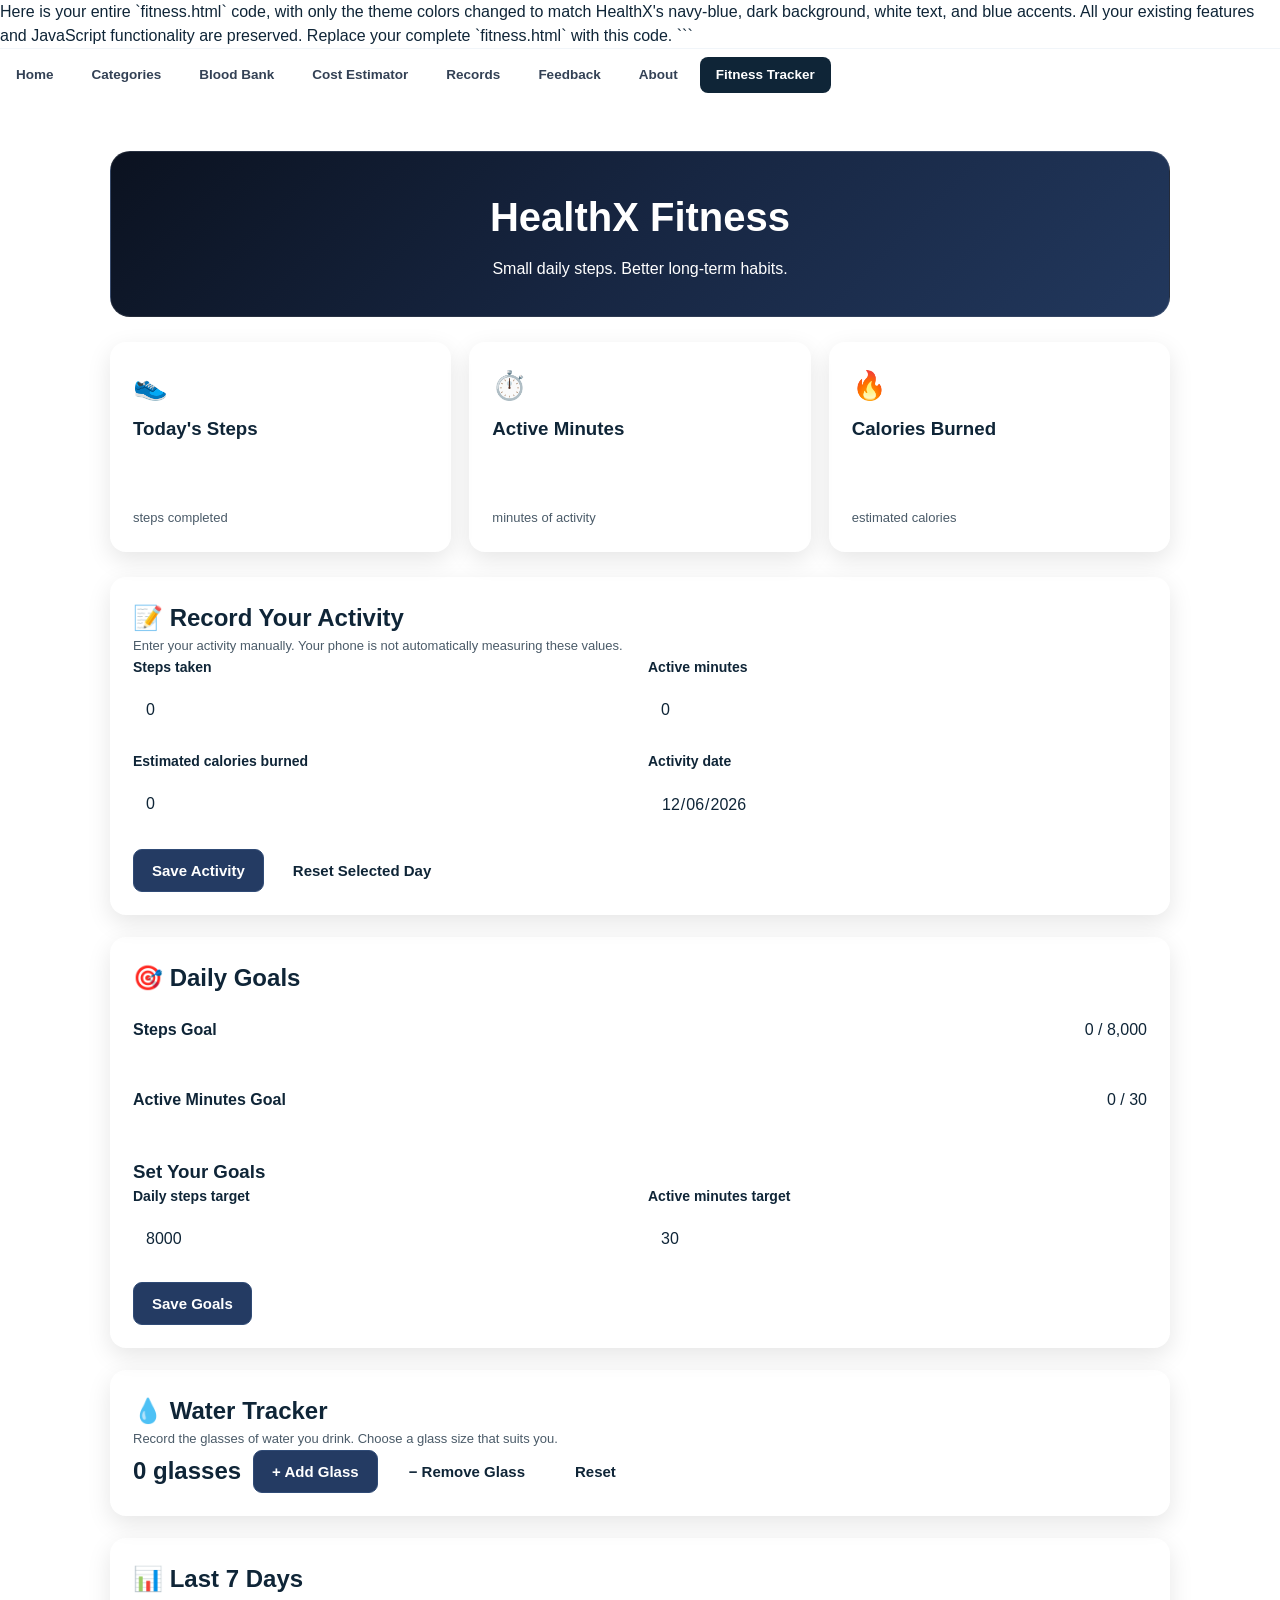
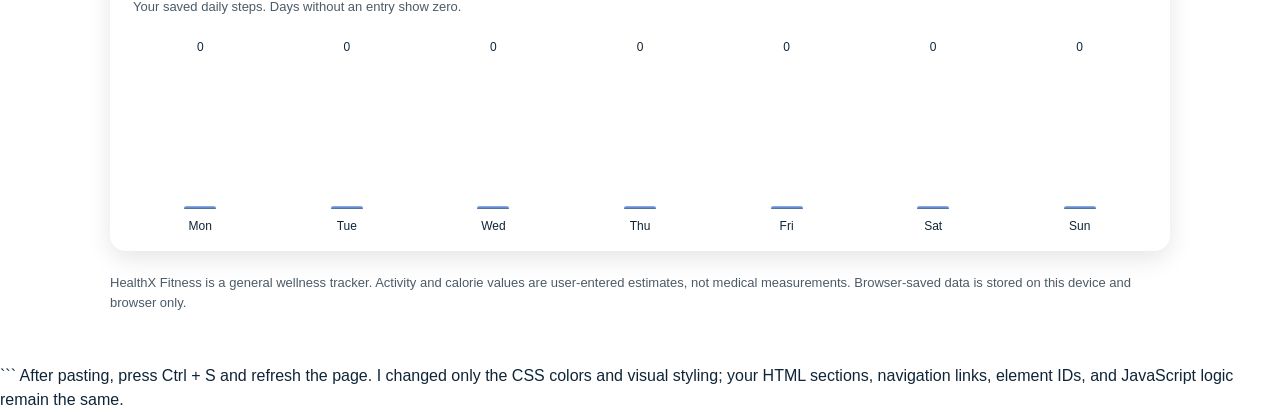
==== fitness.html @ 917ac42f "Add files via upload" ====
Here is your entire `fitness.html` code, with only the theme colors changed to match HealthX's navy-blue, dark background, white text, and blue accents. All your existing features and JavaScript functionality are preserved.

Replace your complete `fitness.html` with this code.

```
<!DOCTYPE html>
<html lang="en">
<head>
<meta charset="UTF-8">
<meta name="viewport" content="width=device-width, initial-scale=1.0">
<title>Fitness Tracker | HealthX</title>
<link rel="stylesheet" href="./styles.css">

<style>
.fitness-page{max-width:1100px;margin:30px auto;padding:20px}
.fitness-hero{padding:35px 20px;border-radius:20px;text-align:center;background:linear-gradient(135deg,#0b1220,#172642,#22385d);color:#fff;margin-bottom:25px;border:1px solid rgba(255,255,255,.10)}
.fitness-hero h1{margin:0 0 10px;font-size:clamp(28px,5vw,40px)}
.fitness-hero p{margin:0}
.fitness-grid{display:grid;grid-template-columns:repeat(3,minmax(0,1fr));gap:18px;margin-bottom:25px}
.fitness-card,.fitness-section{padding:22px;border-radius:16px;border:1px solid rgba(255,255,255,.10);background:rgba(255,255,255,.035);box-shadow:0 8px 24px rgba(0,0,0,.10)}
.fitness-icon{font-size:28px}
.fitness-card h3{margin:8px 0}
.fitness-value{font-size:30px;font-weight:700;margin:10px 0;color:#fff}
.fitness-muted,.fitness-note{font-size:13px;opacity:.75;line-height:1.6}
.fitness-section{margin-bottom:22px}
.fitness-form{display:grid;grid-template-columns:repeat(2,minmax(0,1fr));gap:16px}
.fitness-field{display:flex;flex-direction:column;gap:7px}
.fitness-field label{font-weight:600;font-size:14px}
.fitness-field input{width:100%;box-sizing:border-box;padding:12px;border:1px solid rgba(255,255,255,.18);border-radius:9px;font:inherit;background:rgba(255,255,255,.04);color:inherit}
.fitness-field input:focus{outline:2px solid #6e95d6;outline-offset:2px}
.fitness-field input[type="date"]{color-scheme:dark}
.fitness-btn{border:1px solid #304b76;border-radius:9px;padding:12px 18px;background:#243b63;color:#fff;font-size:15px;font-weight:600;cursor:pointer;transition:background .2s,border-color .2s}
.fitness-btn:hover{background:#304e7d;border-color:#496a9e}
.fitness-secondary{background:transparent;color:inherit;border:1px solid rgba(255,255,255,.22)}
.fitness-secondary:hover{background:rgba(255,255,255,.07)}
.fitness-actions{display:flex;flex-wrap:wrap;gap:10px;margin-top:18px}
.fitness-progress{height:12px;background:rgba(255,255,255,.10);border-radius:20px;overflow:hidden;margin:12px 0}
.fitness-progress-fill{height:100%;width:0;background:linear-gradient(90deg,#5279b8,#91b5f2);border-radius:20px;transition:width .3s}
.fitness-goal-row{margin:22px 0}
.fitness-goal-heading{display:flex;justify-content:space-between;gap:12px;flex-wrap:wrap}
.fitness-water{display:flex;align-items:center;flex-wrap:wrap;gap:12px}
.fitness-water-count{font-size:24px;font-weight:700}
.fitness-message{font-size:14px}
.fitness-chart{display:grid;grid-template-columns:repeat(7,minmax(0,1fr));align-items:end;gap:12px;height:190px;margin-top:20px}
.fitness-day{display:flex;flex-direction:column;align-items:center;justify-content:end;height:100%;gap:8px;min-width:0}
.fitness-bar-wrap{width:100%;height:145px;display:flex;align-items:end;justify-content:center}
.fitness-bar{width:min(32px,80%);min-height:3px;border-radius:7px 7px 2px 2px;background:linear-gradient(180deg,#91b5f2,#42669f)}
.fitness-day small{font-size:12px}
@media(max-width:700px){.fitness-grid{grid-template-columns:1fr}.fitness-form{grid-template-columns:1fr}.fitness-page{padding:12px}.fitness-section{padding:18px}}
</style>
</head>

<body>

<nav class="nav-links" aria-label="Primary Navigation">
<a href="./index.html" class="nav-link">Home</a>
<a href="./categories.html" class="nav-link">Categories</a>
<a href="./bloodbank.html" class="nav-link">Blood Bank</a>
<a href="./costs.html" class="nav-link">Cost Estimator</a>
<a href="./locker.html" class="nav-link">Records</a>
<a href="./feedback.html" class="nav-link">Feedback</a>
<a href="./about.html" class="nav-link">About</a>
<a href="./fitness.html" class="nav-link active">Fitness Tracker</a>
</nav>

<main class="fitness-page">

<section class="fitness-hero">
<h1>HealthX Fitness</h1>
<p>Small daily steps. Better long-term habits.</p>
</section>

<section class="fitness-grid">
<div class="fitness-card">
<div class="fitness-icon">👟</div>
<h3>Today's Steps</h3>
<div class="fitness-value" id="stepsValue">0</div>
<div class="fitness-muted">steps completed</div>
</div>
<div class="fitness-card">
<div class="fitness-icon">⏱️</div>
<h3>Active Minutes</h3>
<div class="fitness-value" id="minutesValue">0</div>
<div class="fitness-muted">minutes of activity</div>
</div>
<div class="fitness-card">
<div class="fitness-icon">🔥</div>
<h3>Calories Burned</h3>
<div class="fitness-value" id="caloriesValue">0</div>
<div class="fitness-muted">estimated calories</div>
</div>
</section>

<section class="fitness-section">
<h2>📝 Record Your Activity</h2>
<p class="fitness-note">Enter your activity manually. Your phone is not automatically measuring these values.</p>
<form id="activityForm">
<div class="fitness-form">
<div class="fitness-field">
<label for="stepsInput">Steps taken</label>
<input type="number" id="stepsInput" min="0" max="200000" step="1" value="0" required>
</div>
<div class="fitness-field">
<label for="minutesInput">Active minutes</label>
<input type="number" id="minutesInput" min="0" max="1440" step="1" value="0" required>
</div>
<div class="fitness-field">
<label for="caloriesInput">Estimated calories burned</label>
<input type="number" id="caloriesInput" min="0" max="50000" step="1" value="0" required>
</div>
<div class="fitness-field">
<label for="activityDate">Activity date</label>
<input type="date" id="activityDate" required>
</div>
</div>
<div class="fitness-actions">
<button class="fitness-btn" type="submit">Save Activity</button>
<button class="fitness-btn fitness-secondary" type="button" id="resetToday">Reset Selected Day</button>
</div>
<p id="activityMessage" class="fitness-message" role="status"></p>
</form>
</section>

<section class="fitness-section">
<h2>🎯 Daily Goals</h2>
<div class="fitness-goal-row">
<div class="fitness-goal-heading"><strong>Steps Goal</strong><span id="stepsProgressText">0 / 8000</span></div>
<div class="fitness-progress"><div class="fitness-progress-fill" id="stepsProgress"></div></div>
</div>
<div class="fitness-goal-row">
<div class="fitness-goal-heading"><strong>Active Minutes Goal</strong><span id="minutesProgressText">0 / 30</span></div>
<div class="fitness-progress"><div class="fitness-progress-fill" id="minutesProgress"></div></div>
</div>
<h3>Set Your Goals</h3>
<form id="goalsForm">
<div class="fitness-form">
<div class="fitness-field">
<label for="stepsGoal">Daily steps target</label>
<input type="number" id="stepsGoal" min="1" max="200000" value="8000" required>
</div>
<div class="fitness-field">
<label for="minutesGoal">Active minutes target</label>
<input type="number" id="minutesGoal" min="1" max="1440" value="30" required>
</div>
</div>
<div class="fitness-actions"><button type="submit" class="fitness-btn">Save Goals</button></div>
<p id="goalMessage" class="fitness-message" role="status"></p>
</form>
</section>

<section class="fitness-section">
<h2>💧 Water Tracker</h2>
<p class="fitness-note">Record the glasses of water you drink. Choose a glass size that suits you.</p>
<div class="fitness-water">
<span class="fitness-water-count" id="waterCount">0 glasses</span>
<button type="button" class="fitness-btn" id="addWater">+ Add Glass</button>
<button type="button" class="fitness-btn fitness-secondary" id="removeWater">− Remove Glass</button>
<button type="button" class="fitness-btn fitness-secondary" id="resetWater">Reset</button>
</div>
<p id="waterMessage" class="fitness-message" role="status"></p>
</section>

<section class="fitness-section">
<h2>📊 Last 7 Days</h2>
<p class="fitness-note">Your saved daily steps. Days without an entry show zero.</p>
<div class="fitness-chart" id="weeklyChart"></div>
</section>

<p class="fitness-note">HealthX Fitness is a general wellness tracker. Activity and calorie values are user-entered estimates, not medical measurements. Browser-saved data is stored on this device and browser only.</p>

</main>
<script>
(function () {
    const STORAGE_KEY = "healthxFitnessDataV1";
    const today = getDateKey(new Date());

    let data = loadData();

    function getDateKey(date) {
        const year = date.getFullYear();
        const month = String(date.getMonth() + 1).padStart(2, "0");
        const day = String(date.getDate()).padStart(2, "0");
        return year + "-" + month + "-" + day;
    }

    function loadData() {
        try {
            const saved = JSON.parse(localStorage.getItem(STORAGE_KEY));
            if (saved && typeof saved === "object") return saved;
        } catch (error) {}
        return { activities: {}, water: {}, goals: { steps: 8000, minutes: 30 } };
    }

    function saveData() {
        try {
            localStorage.setItem(STORAGE_KEY, JSON.stringify(data));
            return true;
        } catch (error) {
            return false;
        }
    }

    function activityFor(date) {
        return data.activities[date] || { steps: 0, minutes: 0, calories: 0 };
    }

    function selectedDate() {
        return document.getElementById("activityDate").value || today;
    }

    function numberInput(id) {
        return Number(document.getElementById(id).value);
    }

    function showMessage(id, message) {
        document.getElementById(id).textContent = message;
    }

    function updateProgress(barId, textId, value, goal) {
        const percent = Math.min(100, (value / goal) * 100);
        document.getElementById(barId).style.width = percent + "%";
        document.getElementById(textId).textContent =
            value.toLocaleString() + " / " + goal.toLocaleString();
    }

    function render() {
        const date = selectedDate();
        const activity = activityFor(date);
        const isToday = date === today;

        document.getElementById("stepsValue").textContent = activity.steps.toLocaleString();
        document.getElementById("minutesValue").textContent = activity.minutes.toLocaleString();
        document.getElementById("caloriesValue").textContent = activity.calories.toLocaleString();

        document.getElementById("stepsInput").value = activity.steps;
        document.getElementById("minutesInput").value = activity.minutes;
        document.getElementById("caloriesInput").value = activity.calories;

        document.querySelector(".fitness-hero p").textContent =
            isToday ? "Small daily steps. Better long-term habits." :
            "Viewing activity for " + date + ".";

        updateProgress("stepsProgress", "stepsProgressText", activity.steps, data.goals.steps);
        updateProgress("minutesProgress", "minutesProgressText", activity.minutes, data.goals.minutes);

        document.getElementById("stepsGoal").value = data.goals.steps;
        document.getElementById("minutesGoal").value = data.goals.minutes;

        document.getElementById("waterCount").textContent =
            (data.water[today] || 0) + " glasses";

        renderChart();
    }

    function renderChart() {
        const chart = document.getElementById("weeklyChart");
        chart.replaceChildren();

        const days = [];
        for (let i = 6; i >= 0; i--) {
            const date = new Date();
            date.setDate(date.getDate() - i);
            const key = getDateKey(date);
            days.push({
                key: key,
                label: date.toLocaleDateString(undefined, { weekday: "short" }),
                steps: activityFor(key).steps
            });
        }

        const maximum = Math.max(8000, ...days.map(day => day.steps));

        days.forEach(day => {
            const column = document.createElement("div");
            column.className = "fitness-day";

            const value = document.createElement("small");
            value.textContent = day.steps >= 1000
                ? (day.steps / 1000).toFixed(1) + "k"
                : String(day.steps);
            value.title = day.steps.toLocaleString() + " steps";

            const wrap = document.createElement("div");
            wrap.className = "fitness-bar-wrap";

            const bar = document.createElement("div");
            bar.className = "fitness-bar";
            bar.style.height = Math.max(3, (day.steps / maximum) * 145) + "px";
            bar.title = day.key + ": " + day.steps.toLocaleString() + " steps";
            wrap.appendChild(bar);

            const label = document.createElement("small");
            label.textContent = day.label;

            column.append(value, wrap, label);
            chart.appendChild(column);
        });
    }

    document.getElementById("activityDate").value = today;

    document.getElementById("activityForm").addEventListener("submit", function (event) {
        event.preventDefault();

        const date = selectedDate();
        const steps = numberInput("stepsInput");
        const minutes = numberInput("minutesInput");
        const calories = numberInput("caloriesInput");

        if (!date || !Number.isInteger(steps) || !Number.isInteger(minutes) ||
            !Number.isInteger(calories) || steps < 0 || steps > 200000 ||
            minutes < 0 || minutes > 1440 || calories < 0 || calories > 50000) {
            showMessage("activityMessage", "Please enter valid activity values.");
            return;
        }

        data.activities[date] = { steps: steps, minutes: minutes, calories: calories };

        if (saveData()) {
            showMessage("activityMessage", "Activity saved successfully!");
        } else {
            showMessage("activityMessage", "Could not save data in this browser.");
        }

        render();
    });

    document.getElementById("activityDate").addEventListener("change", function () {
        showMessage("activityMessage", "");
        render();
    });

    document.getElementById("goalsForm").addEventListener("submit", function (event) {
        event.preventDefault();

        const steps = numberInput("stepsGoal");
        const minutes = numberInput("minutesGoal");

        if (!Number.isInteger(steps) || !Number.isInteger(minutes) ||
            steps < 1 || steps > 200000 || minutes < 1 || minutes > 1440) {
            showMessage("goalMessage", "Please enter valid daily goals.");
            return;
        }

        data.goals = { steps: steps, minutes: minutes };
        showMessage("goalMessage",
            saveData() ? "Your goals have been saved!" : "Could not save goals in this browser.");
        render();
    });

    document.getElementById("addWater").addEventListener("click", function () {
        data.water[today] = Math.min(100, (data.water[today] || 0) + 1);
        saveData();
        render();
        showMessage("waterMessage", "Water intake updated.");
    });

    document.getElementById("removeWater").addEventListener("click", function () {
        data.water[today] = Math.max(0, (data.water[today] || 0) - 1);
        saveData();
        render();
        showMessage("waterMessage", "Water intake updated.");
    });

    document.getElementById("resetWater").addEventListener("click", function () {
        data.water[today] = 0;
        saveData();
        render();
        showMessage("waterMessage", "Today's water count has been reset.");
    });

    document.getElementById("resetToday").addEventListener("click", function () {
        const date = selectedDate();
        delete data.activities[date];
        saveData();
        render();
        showMessage("activityMessage", "Activity for the selected day has been reset.");
    });

    render();
})();
</script>

</body>
</html>
```

After pasting, press Ctrl + S and refresh the page. I changed only the CSS colors and visual styling; your HTML sections, navigation links, element IDs, and JavaScript logic remain the same.
---- styles.css ----
:root {
  --bg-pure: #FFFFFF;
  --bg-soft: #F8FAFC;
  --bg-navy-tint: #F1F5F9;
  --navy-border: #CBD5E1;
  --navy-muted: #64748B;
  --navy-slate: #334155;
  --navy-primary: #1E3A8A;
  --navy-deep: #0F2537;
  --navy-dark: #091724;
  --ambulance-red: #DC2626;
  --ambulance-red-hover: #B91C1C;
  --radius-sm: 8px;
  --radius-md: 14px;
  --radius-lg: 20px;
  --radius-full: 9999px;
  --shadow-sm: 0 2px 8px rgba(15, 37, 55, 0.06);
  --shadow-md: 0 8px 24px rgba(15, 37, 55, 0.10);
  --shadow-lg: 0 20px 40px rgba(15, 37, 55, 0.18);
}

* {
  box-sizing: border-box;
  margin: 0;
  padding: 0;
}

html, body {
  font-family: 'Inter', -apple-system, BlinkMacSystemFont, sans-serif;
  background-color: var(--bg-pure);
  color: var(--navy-deep);
  line-height: 1.5;
  -webkit-font-smoothing: antialiased;
  scroll-behavior: smooth;
}

.mono {
  font-family: 'JetBrains Mono', monospace;
}

.container {
  max-width: 1280px;
  margin: 0 auto;
  padding: 0 24px;
}

/* =========================================================
   GPS AUTO-CONNECT TOP BANNER
========================================================= */
.gps-prompt-banner {
  background: var(--navy-deep);
  color: var(--bg-pure);
  padding: 10px 24px;
  font-size: 13px;
  border-bottom: 1px solid rgba(255, 255, 255, 0.15);
}

.gps-prompt-inner {
  max-width: 1280px;
  margin: 0 auto;
  display: flex;
  justify-content: space-between;
  align-items: center;
  flex-wrap: wrap;
  gap: 12px;
}

.gps-status-dot {
  display: inline-block;
  width: 9px;
  height: 9px;
  border-radius: 50%;
  background: #93C5FD;
  margin-right: 8px;
}

/* =========================================================
   STICKY HEADER & NAVIGATION (WHITE & NAVY BLUE)
========================================================= */
.navbar {
  position: sticky;
  top: 0;
  z-index: 100;
  background: var(--bg-pure);
  border-bottom: 2px solid var(--bg-navy-tint);
  box-shadow: var(--shadow-sm);
}

.navbar-top {
  display: flex;
  align-items: center;
  justify-content: space-between;
  gap: 14px;
  padding: 14px 0;
  flex-wrap: wrap;
}

.brand {
  display: flex;
  align-items: center;
  gap: 12px;
  text-decoration: none;
  color: var(--navy-deep);
}

.brand-mark {
  width: 40px;
  height: 40px;
  border-radius: 10px;
  background: var(--navy-deep);
  color: var(--bg-pure);
  display: grid;
  place-items: center;
  font-weight: 800;
  font-size: 18px;
}

.brand-title {
  font-size: 22px;
  font-weight: 800;
  letter-spacing: -0.03em;
  color: var(--navy-deep);
}

.brand-sub {
  display: block;
  font-size: 11.5px;
  color: var(--navy-muted);
  font-weight: 500;
}

.header-controls {
  display: flex;
  align-items: center;
  gap: 8px;
  flex-wrap: wrap;
}

/* COMPACT LANGUAGE SWITCHER PILL (EN | हिं | اردو | తె) */
.lang-mini-pill {
  display: inline-flex;
  align-items: center;
  background: var(--bg-soft);
  border: 1.5px solid var(--navy-border);
  border-radius: var(--radius-full);
  padding: 3px;
  gap: 2px;
}

.lang-mini-btn {
  border: none;
  background: transparent;
  color: var(--navy-slate);
  font-family: inherit;
  font-size: 11.5px;
  font-weight: 700;
  padding: 4px 8px;
  border-radius: var(--radius-full);
  cursor: pointer;
  transition: all 0.15s ease;
  line-height: 1.2;
}

.lang-mini-btn:hover {
  background: var(--bg-navy-tint);
  color: var(--navy-deep);
}

.lang-mini-btn.active {
  background: var(--navy-deep);
  color: var(--bg-pure);
}

/* LOCATION AUTOCOMPLETE BAR */
.location-box {
  position: relative;
  display: flex;
  align-items: center;
  background: var(--bg-soft);
  border: 1.5px solid var(--navy-border);
  border-radius: var(--radius-full);
  padding: 5px 12px;
  gap: 6px;
}

.location-box input {
  border: none;
  background: transparent;
  font-family: inherit;
  font-size: 12.5px;
  font-weight: 600;
  color: var(--navy-deep);
  width: 175px;
  outline: none;
}

.loc-suggestions {
  position: absolute;
  top: 110%;
  left: 0;
  right: 0;
  background: var(--bg-pure);
  border: 1px solid var(--navy-border);
  border-radius: var(--radius-sm);
  box-shadow: var(--shadow-md);
  max-height: 210px;
  overflow-y: auto;
  z-index: 150;
  display: none;
}

.loc-suggestions.open {
  display: block;
}

.loc-item {
  padding: 8px 12px;
  font-size: 12.5px;
  font-weight: 600;
  color: var(--navy-deep);
  cursor: pointer;
  border-bottom: 1px solid var(--bg-navy-tint);
}

.loc-item:hover {
  background: var(--bg-navy-tint);
}

/* ONLY RED ELEMENT IN THE ENTIRE APP: EMERGENCY AMBULANCE */
.btn-ambulance {
  background: var(--ambulance-red);
  color: #FFFFFF;
  border: none;
  border-radius: var(--radius-full);
  padding: 8px 14px;
  font-family: inherit;
  font-size: 12.5px;
  font-weight: 800;
  cursor: pointer;
  display: inline-flex;
  align-items: center;
  gap: 6px;
  box-shadow: 0 4px 12px rgba(220, 38, 38, 0.28);
  transition: background 0.2s, transform 0.15s;
}

.btn-ambulance:hover {
  background: var(--ambulance-red-hover);
  transform: translateY(-1px);
}

/* TOP-RIGHT COMPACT LOGIN / PROFILE DROPDOWN */
.profile-menu-wrap {
  position: relative;
}

.profile-trigger-btn {
  background: var(--navy-deep);
  color: var(--bg-pure);
  border: 1.5px solid var(--navy-deep);
  border-radius: var(--radius-full);
  padding: 7px 14px;
  font-family: inherit;
  font-size: 12.5px;
  font-weight: 700;
  cursor: pointer;
  display: inline-flex;
  align-items: center;
  gap: 8px;
}

.profile-avatar-mini {
  width: 22px;
  height: 22px;
  border-radius: 50%;
  background: var(--bg-pure);
  color: var(--navy-deep);
  display: inline-grid;
  place-items: center;
  font-size: 11px;
  font-weight: 800;
}

.profile-dropdown {
  position: absolute;
  right: 0;
  top: calc(100% + 8px);
  width: 290px;
  background: var(--bg-pure);
  border: 1.5px solid var(--navy-border);
  border-radius: var(--radius-md);
  box-shadow: var(--shadow-lg);
  padding: 16px;
  z-index: 200;
  display: none;
}

.profile-dropdown.open {
  display: block;
}

.profile-dropdown h4 {
  font-size: 14px;
  font-weight: 800;
  color: var(--navy-deep);
  margin-bottom: 4px;
}

.profile-dropdown p {
  font-size: 12px;
  color: var(--navy-muted);
  margin-bottom: 12px;
}

.auth-option-btn {
  width: 100%;
  text-align: left;
  padding: 9px 12px;
  margin-bottom: 7px;
  border-radius: var(--radius-sm);
  border: 1px solid var(--navy-border);
  background: var(--bg-soft);
  color: var(--navy-deep);
  font-family: inherit;
  font-size: 12.5px;
  font-weight: 700;
  cursor: pointer;
  display: flex;
  justify-content: space-between;
  align-items: center;
}

.auth-option-btn:hover {
  background: var(--navy-deep);
  color: var(--bg-pure);
  border-color: var(--navy-deep);
}

/* PRIMARY NAVIGATION BAR */
.nav-links {
  display: flex;
  align-items: center;
  gap: 6px;
  border-top: 1px solid var(--bg-navy-tint);
  padding: 8px 0;
  overflow-x: auto;
}

.nav-link {
  text-decoration: none;
  padding: 8px 16px;
  border-radius: var(--radius-sm);
  font-size: 13.5px;
  font-weight: 700;
  color: var(--navy-slate);
  white-space: nowrap;
  transition: all 0.2s;
}

.nav-link:hover {
  background: var(--bg-navy-tint);
  color: var(--navy-deep);
}

.nav-link.active {
  background: var(--navy-deep);
  color: var(--bg-pure);
}

/* =========================================================
   STANDARD BUTTONS & INPUTS (NAVY & WHITE ONLY)
========================================================= */
.btn-navy {
  background: var(--navy-deep);
  color: var(--bg-pure);
  border: 1.5px solid var(--navy-deep);
  border-radius: var(--radius-sm);
  padding: 10px 18px;
  font-family: inherit;
  font-size: 13px;
  font-weight: 700;
  cursor: pointer;
  text-decoration: none;
  display: inline-flex;
  align-items: center;
  justify-content: center;
  gap: 7px;
  transition: background 0.2s;
}

.btn-navy:hover {
  background: var(--navy-primary);
  border-color: var(--navy-primary);
}

.btn-outline {
  background: var(--bg-pure);
  color: var(--navy-deep);
  border: 1.5px solid var(--navy-border);
  border-radius: var(--radius-sm);
  padding: 9px 15px;
  font-family: inherit;
  font-size: 12.5px;
  font-weight: 700;
  cursor: pointer;
  text-decoration: none;
  display: inline-flex;
  align-items: center;
  justify-content: center;
  gap: 6px;
}

.btn-outline:hover {
  background: var(--bg-navy-tint);
  border-color: var(--navy-deep);
}

.input-std, .select-std {
  width: 100%;
  padding: 10px 12px;
  border: 1.5px solid var(--navy-border);
  border-radius: var(--radius-sm);
  background: var(--bg-pure);
  color: var(--navy-deep);
  font-family: inherit;
  font-size: 13.5px;
  font-weight: 600;
  outline: none;
}

.input-std:focus, .select-std:focus {
  border-color: var(--navy-deep);
}

/* =========================================================
   HERO & SYMPTOM DETECTOR PANEL
========================================================= */
.hero-clean {
  margin-top: 24px;
  background: var(--bg-soft);
  border: 2px solid var(--navy-border);
  border-radius: var(--radius-lg);
  padding: 32px;
}

.hero-kicker {
  display: inline-block;
  background: var(--navy-deep);
  color: var(--bg-pure);
  font-size: 11px;
  font-weight: 800;
  letter-spacing: 0.05em;
  text-transform: uppercase;
  padding: 4px 12px;
  border-radius: var(--radius-full);
  margin-bottom: 12px;
}

.hero-clean h1 {
  font-size: 30px;
  font-weight: 800;
  color: var(--navy-deep);
  letter-spacing: -0.02em;
  margin-bottom: 8px;
}

.hero-clean p {
  font-size: 14.5px;
  color: var(--navy-slate);
  margin-bottom: 22px;
  max-width: 780px;
}

.symptom-filter-bar {
  display: grid;
  grid-template-columns: 1.4fr 1fr auto;
  gap: 12px;
  background: var(--bg-pure);
  padding: 14px;
  border-radius: var(--radius-md);
  border: 1.5px solid var(--navy-deep);
  box-shadow: var(--shadow-sm);
}

.symptom-chips {
  display: flex;
  flex-wrap: wrap;
  gap: 8px;
  margin-top: 16px;
}

.sym-chip {
  background: var(--bg-pure);
  color: var(--navy-deep);
  border: 1.5px solid var(--navy-border);
  padding: 6px 13px;
  border-radius: var(--radius-full);
  font-family: inherit;
  font-size: 12.5px;
  font-weight: 700;
  cursor: pointer;
  transition: all 0.15s ease;
}

.sym-chip.active, .sym-chip:hover {
  background: var(--navy-deep);
  color: var(--bg-pure);
  border-color: var(--navy-deep);
}

/* =========================================================
   CARDS, SPOKEN LANGUAGE TAGS & GRIDS
========================================================= */
.section-header {
  display: flex;
  justify-content: space-between;
  align-items: flex-end;
  margin: 34px 0 16px;
  gap: 12px;
  flex-wrap: wrap;
}

.section-header h2 {
  font-size: 21px;
  font-weight: 800;
  color: var(--navy-deep);
}

.section-header p {
  font-size: 13px;
  color: var(--navy-muted);
}

.grid-3 {
  display: grid;
  grid-template-columns: repeat(3, 1fr);
  gap: 20px;
}

.grid-2 {
  display: grid;
  grid-template-columns: repeat(2, 1fr);
  gap: 20px;
}

.grid-4 {
  display: grid;
  grid-template-columns: repeat(4, 1fr);
  gap: 14px;
}

.card {
  background: var(--bg-pure);
  border: 1.5px solid var(--navy-border);
  border-radius: var(--radius-md);
  padding: 20px;
  display: flex;
  flex-direction: column;
  justify-content: space-between;
  box-shadow: var(--shadow-sm);
  transition: transform 0.2s, border-color 0.2s;
}

.card:hover {
  border-color: var(--navy-deep);
  transform: translateY(-2px);
}

.card.active-card {
  border: 2px solid var(--navy-deep);
  background: var(--bg-soft);
}

.badge-navy {
  display: inline-block;
  background: var(--bg-navy-tint);
  color: var(--navy-deep);
  border: 1px solid var(--navy-border);
  font-size: 11px;
  font-weight: 800;
  padding: 3px 9px;
  border-radius: var(--radius-full);
}

.badge-navy.solid {
  background: var(--navy-deep);
  color: var(--bg-pure);
  border-color: var(--navy-deep);
}

.lang-spoken-pill {
  display: inline-flex;
  align-items: center;
  gap: 4px;
  font-size: 11.5px;
  font-weight: 700;
  color: var(--navy-primary);
  background: #EFF6FF;
  border: 1px solid #BFDBFE;
  padding: 3px 9px;
  border-radius: var(--radius-full);
  margin-bottom: 10px;
}

.slot-pill-btn {
  padding: 8px 12px;
  border: 1.5px solid var(--navy-border);
  border-radius: var(--radius-sm);
  background: var(--bg-soft);
  color: var(--navy-deep);
  font-family: inherit;
  font-size: 12.5px;
  font-weight: 700;
  cursor: pointer;
}

.slot-pill-btn.active, .slot-pill-btn:hover {
  background: var(--navy-deep);
  color: var(--bg-pure);
  border-color: var(--navy-deep);
}

.recommendation-banner {
  background: var(--navy-deep);
  color: var(--bg-pure);
  border-radius: var(--radius-md);
  padding: 18px 22px;
  margin: 22px 0;
  display: flex;
  justify-content: space-between;
  align-items: center;
  flex-wrap: wrap;
  gap: 14px;
}

.recommendation-banner h3 {
  color: var(--bg-pure);
  font-size: 18px;
}

.recommendation-banner p {
  color: #CBD5E1;
  font-size: 13px;
}

/* TABLES */
.table-wrap {
  overflow-x: auto;
  border: 1.5px solid var(--navy-border);
  border-radius: var(--radius-md);
  background: var(--bg-pure);
}

table.clean-table {
  width: 100%;
  border-collapse: collapse;
  text-align: left;
  min-width: 680px;
}

table.clean-table th {
  background: var(--navy-deep);
  color: var(--bg-pure);
  padding: 13px 16px;
  font-size: 12px;
  font-weight: 800;
  text-transform: uppercase;
}

table.clean-table td {
  padding: 14px 16px;
  border-bottom: 1px solid var(--bg-navy-tint);
  font-size: 13.5px;
  color: var(--navy-deep);
}

/* MODAL & TOAST */
.modal-backdrop {
  position: fixed;
  inset: 0;
  background: rgba(15, 37, 55, 0.60);
  display: none;
  place-items: center;
  z-index: 300;
  padding: 16px;
}

.modal-backdrop.open {
  display: grid;
}

.modal-box {
  background: var(--bg-pure);
  border: 2px solid var(--navy-deep);
  border-radius: var(--radius-lg);
  max-width: 560px;
  width: 100%;
  padding: 24px;
  max-height: 90vh;
  overflow-y: auto;
  box-shadow: var(--shadow-lg);
}

.toast {
  position: fixed;
  bottom: 24px;
  right: 24px;
  background: var(--navy-deep);
  color: var(--bg-pure);
  padding: 12px 18px;
  border-radius: var(--radius-sm);
  font-size: 13px;
  font-weight: 700;
  box-shadow: var(--shadow-lg);
  z-index: 400;
  transform: translateY(150%);
  transition: transform 0.25s;
}

.toast.show {
  transform: translateY(0);
}

footer {
  margin-top: 60px;
  background: var(--bg-soft);
  border-top: 1.5px solid var(--navy-border);
  padding: 32px 0;
  font-size: 12.5px;
  color: var(--navy-muted);
}

/* =========================================================
   PC EXECUTIVE COMMAND CENTER (WHITE & NAVY BLUE)
========================================================= */
.pc-command-hub {
  margin-top: 24px;
  background: var(--bg-pure);
  border: 2px solid var(--navy-deep);
  border-radius: var(--radius-lg);
  overflow: hidden;
  box-shadow: var(--shadow-md);
}

.pc-hub-banner {
  background: var(--navy-deep);
  color: var(--bg-pure);
  padding: 20px 30px;
  display: flex;
  justify-content: space-between;
  align-items: center;
  flex-wrap: wrap;
  gap: 16px;
}

.pc-hub-brand {
  display: flex;
  align-items: center;
  gap: 14px;
}

.pc-hub-logo {
  width: 46px;
  height: 46px;
  border-radius: 12px;
  background: var(--bg-pure);
  color: var(--navy-deep);
  display: grid;
  place-items: center;
  flex-shrink: 0;
}

.pc-hub-title {
  font-size: 22px;
  font-weight: 800;
  color: var(--bg-pure);
  letter-spacing: -0.02em;
  line-height: 1.15;
}

.pc-hub-sub {
  font-size: 13px;
  color: #CBD5E1;
  font-weight: 500;
}

.pc-hub-badges {
  display: flex;
  align-items: center;
  gap: 10px;
  flex-wrap: wrap;
}

.pc-pill-badge {
  background: rgba(255, 255, 255, 0.12);
  border: 1px solid rgba(255, 255, 255, 0.25);
  color: var(--bg-pure);
  font-size: 12px;
  font-weight: 700;
  padding: 6px 14px;
  border-radius: var(--radius-full);
}

.pc-hub-body {
  padding: 28px 30px;
  display: grid;
  grid-template-columns: 1.35fr 1fr;
  gap: 28px;
  align-items: stretch;
  background: var(--bg-pure);
}

.pc-greeting-title {
  font-size: 26px;
  font-weight: 800;
  color: var(--navy-deep);
  letter-spacing: -0.02em;
  margin-bottom: 4px;
}

.pc-greeting-sub {
  font-size: 14.5px;
  color: var(--navy-slate);
  margin-bottom: 18px;
}

.pc-search-card {
  background: var(--bg-soft);
  border: 1.5px solid var(--navy-border);
  border-radius: var(--radius-md);
  padding: 16px;
}

.pc-search-input-wrap {
  display: flex;
  align-items: center;
  gap: 8px;
  background: var(--bg-pure);
  border: 1.5px solid var(--navy-deep);
  border-radius: var(--radius-sm);
  padding: 8px 12px;
  margin-bottom: 12px;
}

.pc-search-input-wrap input {
  border: none;
  outline: none;
  width: 100%;
  font-family: inherit;
  font-size: 14px;
  font-weight: 600;
  color: var(--navy-deep);
  background: transparent;
}

.pc-clear-btn {
  background: transparent;
  border: none;
  color: var(--navy-muted);
  font-size: 14px;
  font-weight: 800;
  cursor: pointer;
  padding: 2px 6px;
  border-radius: 50%;
  display: none;
}

.pc-clear-btn.visible {
  display: inline-block;
}

.pc-clear-btn:hover {
  background: var(--bg-navy-tint);
  color: var(--navy-deep);
}

.pc-mic-btn {
  background: var(--bg-navy-tint);
  border: 1px solid var(--navy-border);
  color: var(--navy-deep);
  width: 34px;
  height: 34px;
  border-radius: 50%;
  cursor: pointer;
  display: grid;
  place-items: center;
  font-size: 14px;
  flex-shrink: 0;
  transition: all 0.2s;
}

.pc-mic-btn:hover {
  background: var(--navy-deep);
  color: var(--bg-pure);
}

.pc-search-actions-row {
  display: grid;
  grid-template-columns: 1fr auto;
  gap: 10px;
}

/* Right Side 2x2 Action Grid for PC */
.pc-tiles-grid {
  display: grid;
  grid-template-columns: 1fr 1fr;
  gap: 14px;
}

.pc-action-tile {
  background: var(--bg-pure);
  border: 1.5px solid var(--navy-border);
  border-radius: var(--radius-md);
  padding: 18px 16px;
  text-decoration: none;
  color: var(--navy-deep);
  display: flex;
  flex-direction: column;
  justify-content: space-between;
  transition: all 0.2s;
  cursor: pointer;
  text-align: left;
}

.pc-action-tile:hover {
  border-color: var(--navy-deep);
  background: var(--bg-soft);
  transform: translateY(-2px);
  box-shadow: var(--shadow-sm);
}

.pc-action-tile.featured {
  border: 2px solid var(--navy-deep);
  background: var(--bg-navy-tint);
}

.pc-tile-icon {
  width: 38px;
  height: 38px;
  border-radius: 10px;
  background: var(--navy-deep);
  color: var(--bg-pure);
  display: grid;
  place-items: center;
  margin-bottom: 12px;
}

.pc-tile-title {
  font-size: 15.5px;
  font-weight: 800;
  color: var(--navy-deep);
  margin-bottom: 2px;
}

.pc-tile-sub {
  font-size: 12px;
  color: var(--navy-muted);
  font-weight: 500;
}

@media (max-width: 960px) {
  .grid-3, .grid-2, .grid-4, .symptom-filter-bar, .pc-hub-body, .pc-search-actions-row {
    grid-template-columns: 1fr;
  }
}
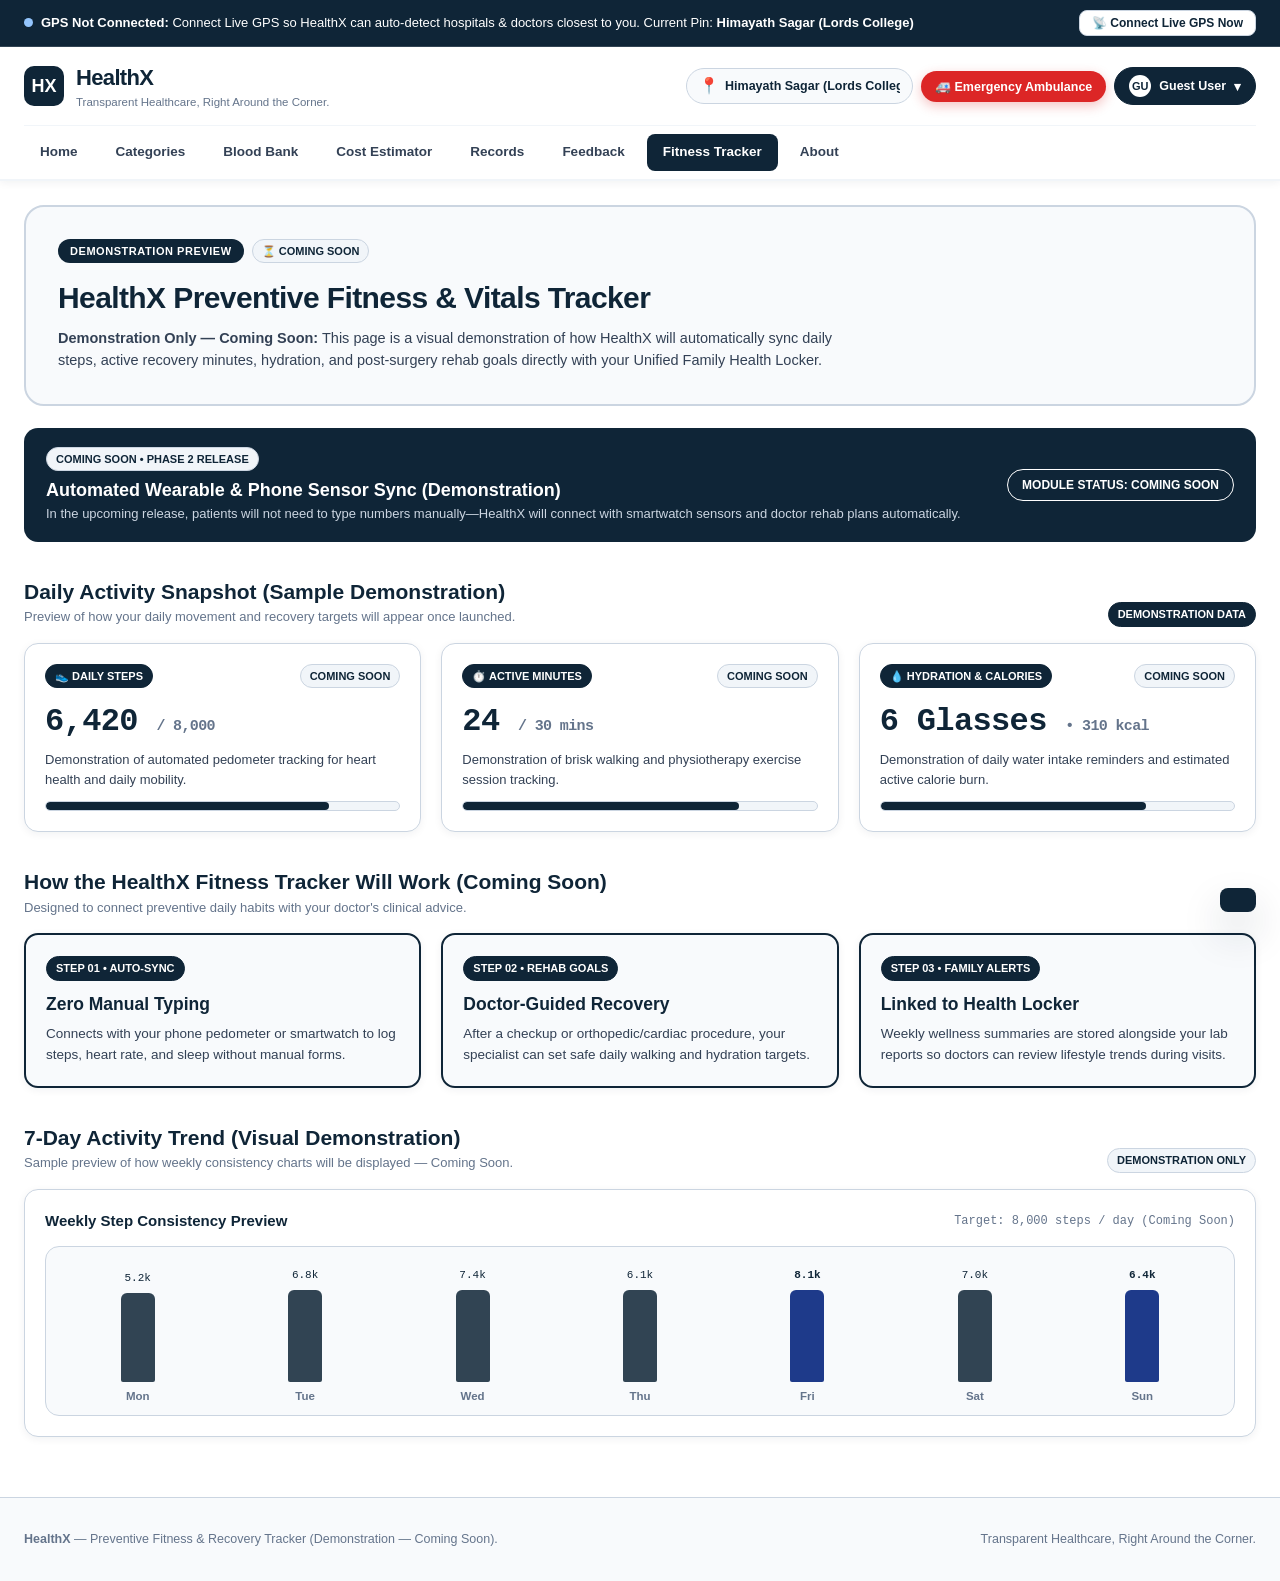
==== commit 81762250: "Add files via upload" ====
--- a/fitness.html
+++ b/fitness.html
@@ -1,388 +1,346 @@
-Here is your entire `fitness.html` code, with only the theme colors changed to match HealthX's navy-blue, dark background, white text, and blue accents. All your existing features and JavaScript functionality are preserved.
-
-Replace your complete `fitness.html` with this code.
-
-```
 <!DOCTYPE html>
 <html lang="en">
 <head>
-<meta charset="UTF-8">
-<meta name="viewport" content="width=device-width, initial-scale=1.0">
-<title>Fitness Tracker | HealthX</title>
-<link rel="stylesheet" href="./styles.css">
-
-<style>
-.fitness-page{max-width:1100px;margin:30px auto;padding:20px}
-.fitness-hero{padding:35px 20px;border-radius:20px;text-align:center;background:linear-gradient(135deg,#0b1220,#172642,#22385d);color:#fff;margin-bottom:25px;border:1px solid rgba(255,255,255,.10)}
-.fitness-hero h1{margin:0 0 10px;font-size:clamp(28px,5vw,40px)}
-.fitness-hero p{margin:0}
-.fitness-grid{display:grid;grid-template-columns:repeat(3,minmax(0,1fr));gap:18px;margin-bottom:25px}
-.fitness-card,.fitness-section{padding:22px;border-radius:16px;border:1px solid rgba(255,255,255,.10);background:rgba(255,255,255,.035);box-shadow:0 8px 24px rgba(0,0,0,.10)}
-.fitness-icon{font-size:28px}
-.fitness-card h3{margin:8px 0}
-.fitness-value{font-size:30px;font-weight:700;margin:10px 0;color:#fff}
-.fitness-muted,.fitness-note{font-size:13px;opacity:.75;line-height:1.6}
-.fitness-section{margin-bottom:22px}
-.fitness-form{display:grid;grid-template-columns:repeat(2,minmax(0,1fr));gap:16px}
-.fitness-field{display:flex;flex-direction:column;gap:7px}
-.fitness-field label{font-weight:600;font-size:14px}
-.fitness-field input{width:100%;box-sizing:border-box;padding:12px;border:1px solid rgba(255,255,255,.18);border-radius:9px;font:inherit;background:rgba(255,255,255,.04);color:inherit}
-.fitness-field input:focus{outline:2px solid #6e95d6;outline-offset:2px}
-.fitness-field input[type="date"]{color-scheme:dark}
-.fitness-btn{border:1px solid #304b76;border-radius:9px;padding:12px 18px;background:#243b63;color:#fff;font-size:15px;font-weight:600;cursor:pointer;transition:background .2s,border-color .2s}
-.fitness-btn:hover{background:#304e7d;border-color:#496a9e}
-.fitness-secondary{background:transparent;color:inherit;border:1px solid rgba(255,255,255,.22)}
-.fitness-secondary:hover{background:rgba(255,255,255,.07)}
-.fitness-actions{display:flex;flex-wrap:wrap;gap:10px;margin-top:18px}
-.fitness-progress{height:12px;background:rgba(255,255,255,.10);border-radius:20px;overflow:hidden;margin:12px 0}
-.fitness-progress-fill{height:100%;width:0;background:linear-gradient(90deg,#5279b8,#91b5f2);border-radius:20px;transition:width .3s}
-.fitness-goal-row{margin:22px 0}
-.fitness-goal-heading{display:flex;justify-content:space-between;gap:12px;flex-wrap:wrap}
-.fitness-water{display:flex;align-items:center;flex-wrap:wrap;gap:12px}
-.fitness-water-count{font-size:24px;font-weight:700}
-.fitness-message{font-size:14px}
-.fitness-chart{display:grid;grid-template-columns:repeat(7,minmax(0,1fr));align-items:end;gap:12px;height:190px;margin-top:20px}
-.fitness-day{display:flex;flex-direction:column;align-items:center;justify-content:end;height:100%;gap:8px;min-width:0}
-.fitness-bar-wrap{width:100%;height:145px;display:flex;align-items:end;justify-content:center}
-.fitness-bar{width:min(32px,80%);min-height:3px;border-radius:7px 7px 2px 2px;background:linear-gradient(180deg,#91b5f2,#42669f)}
-.fitness-day small{font-size:12px}
-@media(max-width:700px){.fitness-grid{grid-template-columns:1fr}.fitness-form{grid-template-columns:1fr}.fitness-page{padding:12px}.fitness-section{padding:18px}}
-</style>
+  <meta charset="UTF-8" />
+  <meta name="viewport" content="width=device-width, initial-scale=1.0" />
+  <title>HealthX | Fitness Tracker (Demonstration — Coming Soon)</title>
+  <link href="https://fonts.googleapis.com/css2?family=Inter:wght@400;500;600;700;800&family=JetBrains+Mono:wght@500;700&display=swap" rel="stylesheet">
+  <link rel="stylesheet" href="./styles.css" />
+
+  <style>
+    .demo-pill-group {
+      display: flex;
+      align-items: center;
+      gap: 8px;
+      flex-wrap: wrap;
+      margin-bottom: 12px;
+    }
+
+    .demo-metric-num {
+      font-size: 32px;
+      font-weight: 800;
+      color: var(--navy-deep);
+      margin: 10px 0 4px;
+      letter-spacing: -0.02em;
+    }
+
+    .demo-progress-track {
+      width: 100%;
+      height: 10px;
+      background: var(--bg-navy-tint);
+      border-radius: var(--radius-full);
+      overflow: hidden;
+      margin-top: 12px;
+      border: 1px solid var(--navy-border);
+    }
+
+    .demo-progress-bar {
+      height: 100%;
+      background: var(--navy-deep);
+      border-radius: var(--radius-full);
+    }
+
+    .demo-chart-box {
+      display: grid;
+      grid-template-columns: repeat(7, 1fr);
+      align-items: end;
+      gap: 12px;
+      height: 170px;
+      padding: 20px 14px 10px;
+      background: var(--bg-soft);
+      border: 1.5px solid var(--navy-border);
+      border-radius: var(--radius-md);
+      margin-top: 14px;
+    }
+
+    .demo-bar-col {
+      display: flex;
+      flex-direction: column;
+      align-items: center;
+      justify-content: flex-end;
+      height: 100%;
+      gap: 6px;
+    }
+
+    .demo-bar-fill {
+      width: 100%;
+      max-width: 34px;
+      background: var(--navy-deep);
+      border-radius: 6px 6px 2px 2px;
+      opacity: 0.85;
+    }
+
+    .demo-bar-col.highlight .demo-bar-fill {
+      opacity: 1;
+      background: var(--navy-primary);
+    }
+
+    .demo-step-num {
+      font-size: 13px;
+      font-weight: 800;
+      color: var(--navy-deep);
+    }
+
+    .demo-day-lbl {
+      font-size: 11.5px;
+      font-weight: 700;
+      color: var(--navy-muted);
+    }
+  </style>
 </head>
-
 <body>
 
-<nav class="nav-links" aria-label="Primary Navigation">
-<a href="./index.html" class="nav-link">Home</a>
-<a href="./categories.html" class="nav-link">Categories</a>
-<a href="./bloodbank.html" class="nav-link">Blood Bank</a>
-<a href="./costs.html" class="nav-link">Cost Estimator</a>
-<a href="./locker.html" class="nav-link">Records</a>
-<a href="./feedback.html" class="nav-link">Feedback</a>
-<a href="./about.html" class="nav-link">About</a>
-<a href="./fitness.html" class="nav-link active">Fitness Tracker</a>
-</nav>
-
-<main class="fitness-page">
-
-<section class="fitness-hero">
-<h1>HealthX Fitness</h1>
-<p>Small daily steps. Better long-term habits.</p>
-</section>
-
-<section class="fitness-grid">
-<div class="fitness-card">
-<div class="fitness-icon">👟</div>
-<h3>Today's Steps</h3>
-<div class="fitness-value" id="stepsValue">0</div>
-<div class="fitness-muted">steps completed</div>
-</div>
-<div class="fitness-card">
-<div class="fitness-icon">⏱️</div>
-<h3>Active Minutes</h3>
-<div class="fitness-value" id="minutesValue">0</div>
-<div class="fitness-muted">minutes of activity</div>
-</div>
-<div class="fitness-card">
-<div class="fitness-icon">🔥</div>
-<h3>Calories Burned</h3>
-<div class="fitness-value" id="caloriesValue">0</div>
-<div class="fitness-muted">estimated calories</div>
-</div>
-</section>
-
-<section class="fitness-section">
-<h2>📝 Record Your Activity</h2>
-<p class="fitness-note">Enter your activity manually. Your phone is not automatically measuring these values.</p>
-<form id="activityForm">
-<div class="fitness-form">
-<div class="fitness-field">
-<label for="stepsInput">Steps taken</label>
-<input type="number" id="stepsInput" min="0" max="200000" step="1" value="0" required>
-</div>
-<div class="fitness-field">
-<label for="minutesInput">Active minutes</label>
-<input type="number" id="minutesInput" min="0" max="1440" step="1" value="0" required>
-</div>
-<div class="fitness-field">
-<label for="caloriesInput">Estimated calories burned</label>
-<input type="number" id="caloriesInput" min="0" max="50000" step="1" value="0" required>
-</div>
-<div class="fitness-field">
-<label for="activityDate">Activity date</label>
-<input type="date" id="activityDate" required>
-</div>
-</div>
-<div class="fitness-actions">
-<button class="fitness-btn" type="submit">Save Activity</button>
-<button class="fitness-btn fitness-secondary" type="button" id="resetToday">Reset Selected Day</button>
-</div>
-<p id="activityMessage" class="fitness-message" role="status"></p>
-</form>
-</section>
-
-<section class="fitness-section">
-<h2>🎯 Daily Goals</h2>
-<div class="fitness-goal-row">
-<div class="fitness-goal-heading"><strong>Steps Goal</strong><span id="stepsProgressText">0 / 8000</span></div>
-<div class="fitness-progress"><div class="fitness-progress-fill" id="stepsProgress"></div></div>
-</div>
-<div class="fitness-goal-row">
-<div class="fitness-goal-heading"><strong>Active Minutes Goal</strong><span id="minutesProgressText">0 / 30</span></div>
-<div class="fitness-progress"><div class="fitness-progress-fill" id="minutesProgress"></div></div>
-</div>
-<h3>Set Your Goals</h3>
-<form id="goalsForm">
-<div class="fitness-form">
-<div class="fitness-field">
-<label for="stepsGoal">Daily steps target</label>
-<input type="number" id="stepsGoal" min="1" max="200000" value="8000" required>
-</div>
-<div class="fitness-field">
-<label for="minutesGoal">Active minutes target</label>
-<input type="number" id="minutesGoal" min="1" max="1440" value="30" required>
-</div>
-</div>
-<div class="fitness-actions"><button type="submit" class="fitness-btn">Save Goals</button></div>
-<p id="goalMessage" class="fitness-message" role="status"></p>
-</form>
-</section>
-
-<section class="fitness-section">
-<h2>💧 Water Tracker</h2>
-<p class="fitness-note">Record the glasses of water you drink. Choose a glass size that suits you.</p>
-<div class="fitness-water">
-<span class="fitness-water-count" id="waterCount">0 glasses</span>
-<button type="button" class="fitness-btn" id="addWater">+ Add Glass</button>
-<button type="button" class="fitness-btn fitness-secondary" id="removeWater">− Remove Glass</button>
-<button type="button" class="fitness-btn fitness-secondary" id="resetWater">Reset</button>
-</div>
-<p id="waterMessage" class="fitness-message" role="status"></p>
-</section>
-
-<section class="fitness-section">
-<h2>📊 Last 7 Days</h2>
-<p class="fitness-note">Your saved daily steps. Days without an entry show zero.</p>
-<div class="fitness-chart" id="weeklyChart"></div>
-</section>
-
-<p class="fitness-note">HealthX Fitness is a general wellness tracker. Activity and calorie values are user-entered estimates, not medical measurements. Browser-saved data is stored on this device and browser only.</p>
-
-</main>
-<script>
-(function () {
-    const STORAGE_KEY = "healthxFitnessDataV1";
-    const today = getDateKey(new Date());
-
-    let data = loadData();
-
-    function getDateKey(date) {
-        const year = date.getFullYear();
-        const month = String(date.getMonth() + 1).padStart(2, "0");
-        const day = String(date.getDate()).padStart(2, "0");
-        return year + "-" + month + "-" + day;
-    }
-
-    function loadData() {
-        try {
-            const saved = JSON.parse(localStorage.getItem(STORAGE_KEY));
-            if (saved && typeof saved === "object") return saved;
-        } catch (error) {}
-        return { activities: {}, water: {}, goals: { steps: 8000, minutes: 30 } };
-    }
-
-    function saveData() {
-        try {
-            localStorage.setItem(STORAGE_KEY, JSON.stringify(data));
-            return true;
-        } catch (error) {
-            return false;
-        }
-    }
-
-    function activityFor(date) {
-        return data.activities[date] || { steps: 0, minutes: 0, calories: 0 };
-    }
-
-    function selectedDate() {
-        return document.getElementById("activityDate").value || today;
-    }
-
-    function numberInput(id) {
-        return Number(document.getElementById(id).value);
-    }
-
-    function showMessage(id, message) {
-        document.getElementById(id).textContent = message;
-    }
-
-    function updateProgress(barId, textId, value, goal) {
-        const percent = Math.min(100, (value / goal) * 100);
-        document.getElementById(barId).style.width = percent + "%";
-        document.getElementById(textId).textContent =
-            value.toLocaleString() + " / " + goal.toLocaleString();
-    }
-
-    function render() {
-        const date = selectedDate();
-        const activity = activityFor(date);
-        const isToday = date === today;
-
-        document.getElementById("stepsValue").textContent = activity.steps.toLocaleString();
-        document.getElementById("minutesValue").textContent = activity.minutes.toLocaleString();
-        document.getElementById("caloriesValue").textContent = activity.calories.toLocaleString();
-
-        document.getElementById("stepsInput").value = activity.steps;
-        document.getElementById("minutesInput").value = activity.minutes;
-        document.getElementById("caloriesInput").value = activity.calories;
-
-        document.querySelector(".fitness-hero p").textContent =
-            isToday ? "Small daily steps. Better long-term habits." :
-            "Viewing activity for " + date + ".";
-
-        updateProgress("stepsProgress", "stepsProgressText", activity.steps, data.goals.steps);
-        updateProgress("minutesProgress", "minutesProgressText", activity.minutes, data.goals.minutes);
-
-        document.getElementById("stepsGoal").value = data.goals.steps;
-        document.getElementById("minutesGoal").value = data.goals.minutes;
-
-        document.getElementById("waterCount").textContent =
-            (data.water[today] || 0) + " glasses";
-
-        renderChart();
-    }
-
-    function renderChart() {
-        const chart = document.getElementById("weeklyChart");
-        chart.replaceChildren();
-
-        const days = [];
-        for (let i = 6; i >= 0; i--) {
-            const date = new Date();
-            date.setDate(date.getDate() - i);
-            const key = getDateKey(date);
-            days.push({
-                key: key,
-                label: date.toLocaleDateString(undefined, { weekday: "short" }),
-                steps: activityFor(key).steps
-            });
-        }
-
-        const maximum = Math.max(8000, ...days.map(day => day.steps));
-
-        days.forEach(day => {
-            const column = document.createElement("div");
-            column.className = "fitness-day";
-
-            const value = document.createElement("small");
-            value.textContent = day.steps >= 1000
-                ? (day.steps / 1000).toFixed(1) + "k"
-                : String(day.steps);
-            value.title = day.steps.toLocaleString() + " steps";
-
-            const wrap = document.createElement("div");
-            wrap.className = "fitness-bar-wrap";
-
-            const bar = document.createElement("div");
-            bar.className = "fitness-bar";
-            bar.style.height = Math.max(3, (day.steps / maximum) * 145) + "px";
-            bar.title = day.key + ": " + day.steps.toLocaleString() + " steps";
-            wrap.appendChild(bar);
-
-            const label = document.createElement("small");
-            label.textContent = day.label;
-
-            column.append(value, wrap, label);
-            chart.appendChild(column);
-        });
-    }
-
-    document.getElementById("activityDate").value = today;
-
-    document.getElementById("activityForm").addEventListener("submit", function (event) {
-        event.preventDefault();
-
-        const date = selectedDate();
-        const steps = numberInput("stepsInput");
-        const minutes = numberInput("minutesInput");
-        const calories = numberInput("caloriesInput");
-
-        if (!date || !Number.isInteger(steps) || !Number.isInteger(minutes) ||
-            !Number.isInteger(calories) || steps < 0 || steps > 200000 ||
-            minutes < 0 || minutes > 1440 || calories < 0 || calories > 50000) {
-            showMessage("activityMessage", "Please enter valid activity values.");
-            return;
-        }
-
-        data.activities[date] = { steps: steps, minutes: minutes, calories: calories };
-
-        if (saveData()) {
-            showMessage("activityMessage", "Activity saved successfully!");
-        } else {
-            showMessage("activityMessage", "Could not save data in this browser.");
-        }
-
-        render();
-    });
-
-    document.getElementById("activityDate").addEventListener("change", function () {
-        showMessage("activityMessage", "");
-        render();
-    });
-
-    document.getElementById("goalsForm").addEventListener("submit", function (event) {
-        event.preventDefault();
-
-        const steps = numberInput("stepsGoal");
-        const minutes = numberInput("minutesGoal");
-
-        if (!Number.isInteger(steps) || !Number.isInteger(minutes) ||
-            steps < 1 || steps > 200000 || minutes < 1 || minutes > 1440) {
-            showMessage("goalMessage", "Please enter valid daily goals.");
-            return;
-        }
-
-        data.goals = { steps: steps, minutes: minutes };
-        showMessage("goalMessage",
-            saveData() ? "Your goals have been saved!" : "Could not save goals in this browser.");
-        render();
-    });
-
-    document.getElementById("addWater").addEventListener("click", function () {
-        data.water[today] = Math.min(100, (data.water[today] || 0) + 1);
-        saveData();
-        render();
-        showMessage("waterMessage", "Water intake updated.");
-    });
-
-    document.getElementById("removeWater").addEventListener("click", function () {
-        data.water[today] = Math.max(0, (data.water[today] || 0) - 1);
-        saveData();
-        render();
-        showMessage("waterMessage", "Water intake updated.");
-    });
-
-    document.getElementById("resetWater").addEventListener("click", function () {
-        data.water[today] = 0;
-        saveData();
-        render();
-        showMessage("waterMessage", "Today's water count has been reset.");
-    });
-
-    document.getElementById("resetToday").addEventListener("click", function () {
-        const date = selectedDate();
-        delete data.activities[date];
-        saveData();
-        render();
-        showMessage("activityMessage", "Activity for the selected day has been reset.");
-    });
-
-    render();
-})();
-</script>
-
+  <!-- GPS AUTO-CONNECT PROMPT BAR (Matches all other pages) -->
+  <div class="gps-prompt-banner">
+    <div class="gps-prompt-inner">
+      <div id="gpsBannerText">
+        <span class="gps-status-dot"></span><strong>GPS Not Connected:</strong> Connect Live GPS to auto-detect the nearest doctors and hospitals around you.
+      </div>
+      <button id="gpsConnectBtn" class="btn-outline" style="padding:5px 12px;font-size:12px;" onclick="connectLiveGPS(false)">
+        📡 Connect Live GPS Now
+      </button>
+    </div>
+  </div>
+
+  <!-- HEADER (Matches index.html, costs.html, bloodbank.html, etc.) -->
+  <header class="navbar">
+    <div class="container">
+      <div class="navbar-top">
+        <a href="./index.html" class="brand">
+          <span class="brand-mark">HX</span>
+          <span>
+            <span class="brand-title">HealthX</span>
+            <span class="brand-sub">Transparent Healthcare, Right Around the Corner.</span>
+          </span>
+        </a>
+
+        <div class="header-controls">
+          <div class="location-box" title="Type your Hyderabad area (auto-completes)">
+            <span>📍</span>
+            <input id="headerLocationInput" type="text" placeholder="Type area (e.g. Attapur, Mehdipatnam)" oninput="handleLocationTyping(this.value)" onfocus="handleLocationTyping(this.value)" />
+            <div id="locSuggestionsBox" class="loc-suggestions"></div>
+          </div>
+
+          <button type="button" class="btn-ambulance" onclick="openAmbulanceModal()">
+            🚑 Emergency Ambulance
+          </button>
+
+          <div class="profile-menu-wrap">
+            <button type="button" class="profile-trigger-btn" onclick="toggleProfileDropdown()">
+              <span id="profileAvatarMini" class="profile-avatar-mini">GU</span>
+              <span id="profileBtnLabel">Guest User</span>
+              <span>▾</span>
+            </button>
+            <div id="profileDropdown" class="profile-dropdown"></div>
+          </div>
+        </div>
+      </div>
+
+      <nav class="nav-links" aria-label="Primary Navigation">
+        <a href="./index.html" class="nav-link">Home</a>
+        <a href="./categories.html" class="nav-link">Categories</a>
+        <a href="./bloodbank.html" class="nav-link">Blood Bank</a>
+        <a href="./costs.html" class="nav-link">Cost Estimator</a>
+        <a href="./locker.html" class="nav-link">Records</a>
+        <a href="./feedback.html" class="nav-link">Feedback</a>
+        <a href="./fitness.html" class="nav-link active">Fitness Tracker</a>
+        <a href="./about.html" class="nav-link" data-i18n="navAbout">About</a>
+      </nav>
+    </div>
+  </header>
+
+  <main class="container">
+    <!-- HERO SECTION: DEMONSTRATION & COMING SOON -->
+    <section class="hero-clean">
+      <div class="demo-pill-group">
+        <span class="hero-kicker" style="margin-bottom:0;">DEMONSTRATION PREVIEW</span>
+        <span class="badge-navy">⏳ COMING SOON</span>
+      </div>
+      <h1>HealthX Preventive Fitness &amp; Vitals Tracker</h1>
+      <p style="margin-bottom:0;">
+        <strong>Demonstration Only — Coming Soon:</strong> This page is a visual demonstration of how HealthX will automatically sync daily steps, active recovery minutes, hydration, and post-surgery rehab goals directly with your Unified Family Health Locker.
+      </p>
+    </section>
+
+    <!-- DEMONSTRATION BANNER -->
+    <div class="recommendation-banner">
+      <div>
+        <span class="badge-navy" style="margin-bottom:6px;">COMING SOON • PHASE 2 RELEASE</span>
+        <h3>Automated Wearable &amp; Phone Sensor Sync (Demonstration)</h3>
+        <p>In the upcoming release, patients will not need to type numbers manually—HealthX will connect with smartwatch sensors and doctor rehab plans automatically.</p>
+      </div>
+      <div style="text-align:right;">
+        <span class="badge-navy solid" style="border:1px solid #FFF;padding:6px 14px;font-size:12px;">MODULE STATUS: COMING SOON</span>
+      </div>
+    </div>
+
+    <!-- SAMPLE DAILY METRICS (DEMONSTRATION) -->
+    <section>
+      <div class="section-header">
+        <div>
+          <h2>Daily Activity Snapshot (Sample Demonstration)</h2>
+          <p>Preview of how your daily movement and recovery targets will appear once launched.</p>
+        </div>
+        <span class="badge-navy solid">DEMONSTRATION DATA</span>
+      </div>
+
+      <div class="grid-3">
+        <article class="card">
+          <div>
+            <div style="display:flex;justify-content:space-between;align-items:center;">
+              <span class="badge-navy solid">👟 DAILY STEPS</span>
+              <span class="badge-navy">COMING SOON</span>
+            </div>
+            <div class="demo-metric-num mono">6,420 <span style="font-size:15px;font-weight:600;color:var(--navy-muted);">/ 8,000</span></div>
+            <p style="font-size:13px;color:var(--navy-slate);">Demonstration of automated pedometer tracking for heart health and daily mobility.</p>
+          </div>
+          <div class="demo-progress-track">
+            <div class="demo-progress-bar" style="width: 80%;"></div>
+          </div>
+        </article>
+
+        <article class="card">
+          <div>
+            <div style="display:flex;justify-content:space-between;align-items:center;">
+              <span class="badge-navy solid">⏱️ ACTIVE MINUTES</span>
+              <span class="badge-navy">COMING SOON</span>
+            </div>
+            <div class="demo-metric-num mono">24 <span style="font-size:15px;font-weight:600;color:var(--navy-muted);">/ 30 mins</span></div>
+            <p style="font-size:13px;color:var(--navy-slate);">Demonstration of brisk walking and physiotherapy exercise session tracking.</p>
+          </div>
+          <div class="demo-progress-track">
+            <div class="demo-progress-bar" style="width: 78%;"></div>
+          </div>
+        </article>
+
+        <article class="card">
+          <div>
+            <div style="display:flex;justify-content:space-between;align-items:center;">
+              <span class="badge-navy solid">💧 HYDRATION &amp; CALORIES</span>
+              <span class="badge-navy">COMING SOON</span>
+            </div>
+            <div class="demo-metric-num mono">6 Glasses <span style="font-size:15px;font-weight:600;color:var(--navy-muted);">• 310 kcal</span></div>
+            <p style="font-size:13px;color:var(--navy-slate);">Demonstration of daily water intake reminders and estimated active calorie burn.</p>
+          </div>
+          <div class="demo-progress-track">
+            <div class="demo-progress-bar" style="width: 75%;"></div>
+          </div>
+        </article>
+      </div>
+    </section>
+
+    <!-- HOW IT WILL WORK (3-STEP WORKFLOW PREVIEW) -->
+    <section>
+      <div class="section-header">
+        <div>
+          <h2>How the HealthX Fitness Tracker Will Work (Coming Soon)</h2>
+          <p>Designed to connect preventive daily habits with your doctor's clinical advice.</p>
+        </div>
+      </div>
+
+      <div class="grid-3">
+        <article class="card active-card">
+          <div>
+            <span class="badge-navy solid" style="margin-bottom:10px;">STEP 01 • AUTO-SYNC</span>
+            <h3 style="font-size:17.5px;margin-bottom:6px;">Zero Manual Typing</h3>
+            <p style="font-size:13.5px;color:var(--navy-slate);line-height:1.6;">
+              Connects with your phone pedometer or smartwatch to log steps, heart rate, and sleep without manual forms.
+            </p>
+          </div>
+        </article>
+
+        <article class="card active-card">
+          <div>
+            <span class="badge-navy solid" style="margin-bottom:10px;">STEP 02 • REHAB GOALS</span>
+            <h3 style="font-size:17.5px;margin-bottom:6px;">Doctor-Guided Recovery</h3>
+            <p style="font-size:13.5px;color:var(--navy-slate);line-height:1.6;">
+              After a checkup or orthopedic/cardiac procedure, your specialist can set safe daily walking and hydration targets.
+            </p>
+          </div>
+        </article>
+
+        <article class="card active-card">
+          <div>
+            <span class="badge-navy solid" style="margin-bottom:10px;">STEP 03 • FAMILY ALERTS</span>
+            <h3 style="font-size:17.5px;margin-bottom:6px;">Linked to Health Locker</h3>
+            <p style="font-size:13.5px;color:var(--navy-slate);line-height:1.6;">
+              Weekly wellness summaries are stored alongside your lab reports so doctors can review lifestyle trends during visits.
+            </p>
+          </div>
+        </article>
+      </div>
+    </section>
+
+    <!-- 7-DAY VISUAL DEMONSTRATION CHART -->
+    <section>
+      <div class="section-header">
+        <div>
+          <h2>7-Day Activity Trend (Visual Demonstration)</h2>
+          <p>Sample preview of how weekly consistency charts will be displayed — Coming Soon.</p>
+        </div>
+        <span class="badge-navy">DEMONSTRATION ONLY</span>
+      </div>
+
+      <div class="card">
+        <div style="display:flex;justify-content:space-between;align-items:center;flex-wrap:wrap;gap:8px;">
+          <strong style="font-size:15px;">Weekly Step Consistency Preview</strong>
+          <span class="mono" style="font-size:12px;color:var(--navy-muted);">Target: 8,000 steps / day (Coming Soon)</span>
+        </div>
+
+        <div class="demo-chart-box">
+          <div class="demo-bar-col">
+            <span class="mono" style="font-size:11px;">5.2k</span>
+            <div class="demo-bar-fill" style="height: 65%;"></div>
+            <span class="demo-day-lbl">Mon</span>
+          </div>
+          <div class="demo-bar-col">
+            <span class="mono" style="font-size:11px;">6.8k</span>
+            <div class="demo-bar-fill" style="height: 82%;"></div>
+            <span class="demo-day-lbl">Tue</span>
+          </div>
+          <div class="demo-bar-col">
+            <span class="mono" style="font-size:11px;">7.4k</span>
+            <div class="demo-bar-fill" style="height: 90%;"></div>
+            <span class="demo-day-lbl">Wed</span>
+          </div>
+          <div class="demo-bar-col">
+            <span class="mono" style="font-size:11px;">6.1k</span>
+            <div class="demo-bar-fill" style="height: 75%;"></div>
+            <span class="demo-day-lbl">Thu</span>
+          </div>
+          <div class="demo-bar-col highlight">
+            <span class="mono" style="font-size:11px;font-weight:800;">8.1k</span>
+            <div class="demo-bar-fill" style="height: 100%;"></div>
+            <span class="demo-day-lbl">Fri</span>
+          </div>
+          <div class="demo-bar-col">
+            <span class="mono" style="font-size:11px;">7.0k</span>
+            <div class="demo-bar-fill" style="height: 86%;"></div>
+            <span class="demo-day-lbl">Sat</span>
+          </div>
+          <div class="demo-bar-col highlight">
+            <span class="mono" style="font-size:11px;font-weight:800;">6.4k</span>
+            <div class="demo-bar-fill" style="height: 79%;"></div>
+            <span class="demo-day-lbl">Sun</span>
+          </div>
+        </div>
+      </div>
+    </section>
+  </main>
+
+  <!-- MODAL & TOAST (Required for Ambulance & Profile buttons in Header) -->
+  <div id="appModal" class="modal-backdrop" onclick="if(event.target===this) closeModal()">
+    <div id="appModalContent" class="modal-box"></div>
+  </div>
+  <div id="toastBox" class="toast"></div>
+
+  <footer>
+    <div class="container" style="display:flex;justify-content:space-between;flex-wrap:wrap;gap:12px;">
+      <div><strong>HealthX</strong> — Preventive Fitness &amp; Recovery Tracker (Demonstration — Coming Soon).</div>
+      <div>Transparent Healthcare, Right Around the Corner.</div>
+    </div>
+  </footer>
+
+  <script src="./app.js"></script>
 </body>
-</html>
-```
-
-After pasting, press Ctrl + S and refresh the page. I changed only the CSS colors and visual styling; your HTML sections, navigation links, element IDs, and JavaScript logic remain the same.+</html>
